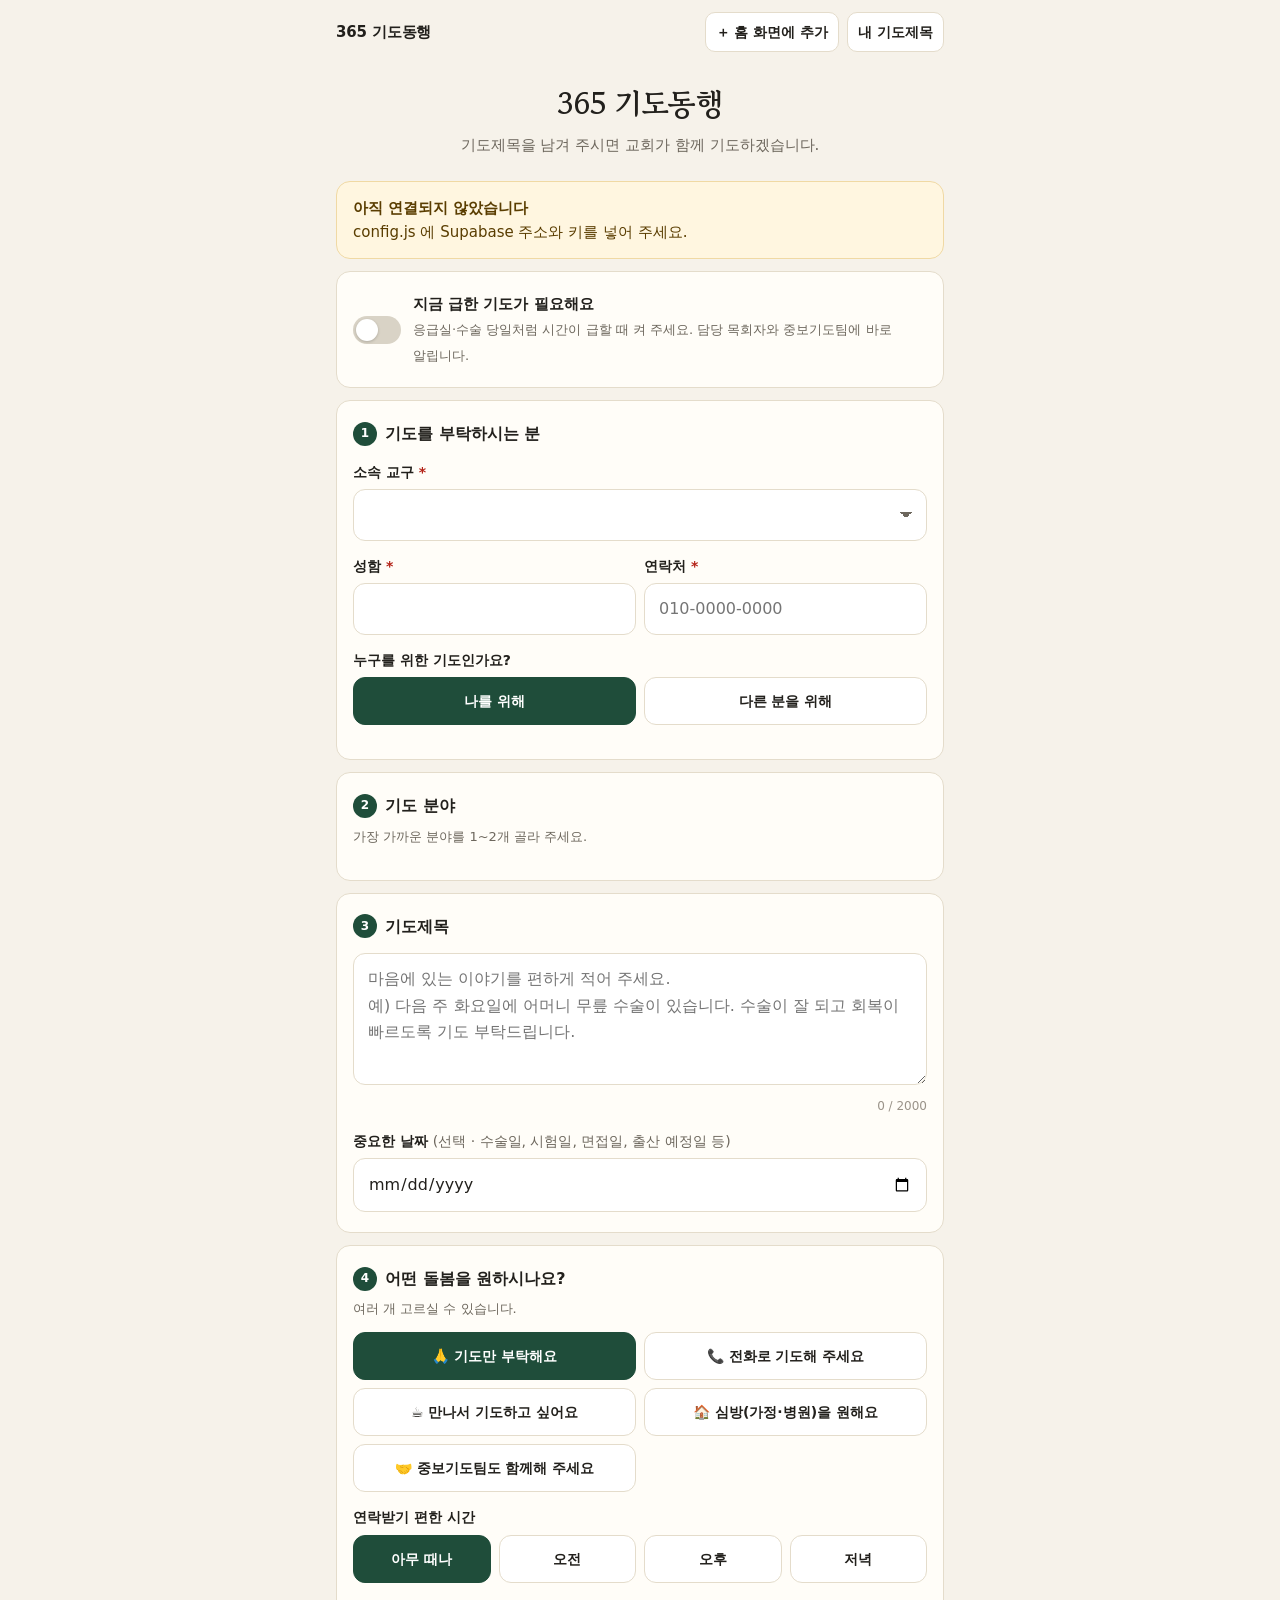
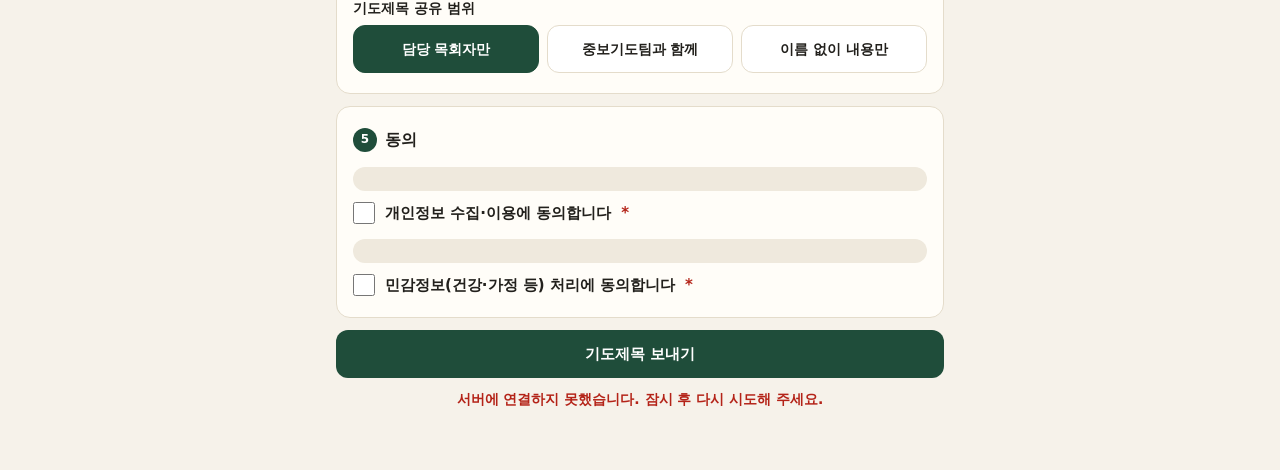
==== index.html @ e679b7d7 "Add files via upload" ====
<!DOCTYPE html>
<html lang="ko">
<head>
<meta charset="utf-8">
<meta name="viewport" content="width=device-width, initial-scale=1, viewport-fit=cover">
<title>365 기도동행</title>
<meta name="description" content="언제든 기도제목을 남겨 주세요. 교회가 함께 기도합니다.">
<meta name="theme-color" content="#1f4d3a">
<link rel="manifest" href="manifest-member.webmanifest">
<link rel="icon" href="icons/member-192.png">
<link rel="apple-touch-icon" href="icons/member-180.png">
<meta name="apple-mobile-web-app-capable" content="yes">
<meta name="apple-mobile-web-app-title" content="기도동행">
<link rel="preconnect" href="https://fonts.googleapis.com"><link rel="preconnect" href="https://fonts.gstatic.com" crossorigin>
<link href="https://fonts.googleapis.com/css2?family=Gowun+Batang:wght@400;700&display=block" rel="stylesheet">
<link rel="stylesheet" href="app.css">
</head>
<body>
<div class="wrap">
  <div class="top">
    <span class="brand" id="brandTop">365 기도동행</span>
    <div class="actions">
      <button class="icon-btn" type="button" id="installBtn" hidden>＋ 홈 화면에 추가</button>
      <button class="icon-btn" type="button" id="myBtn">내 기도제목</button>
    </div>
  </div>

  <!-- 접수 -->
  <main id="formView">
    <header class="hero">
      <h1 id="appTitle">365 기도동행</h1>
      <div class="sub" id="appSub"></div>
      <p>기도제목을 남겨 주시면 교회가 함께 기도하겠습니다.</p>
    </header>

    <div class="note warn" id="notConfigured" hidden><div><b>아직 연결되지 않았습니다</b>config.js 에 Supabase 주소와 키를 넣어 주세요.</div></div>

    <form id="form" novalidate autocomplete="on">
      <section class="panel" id="urgentPanel">
        <label class="urgent">
          <input type="checkbox" id="urgent">
          <span class="switch" aria-hidden="true"></span>
          <span><b>지금 급한 기도가 필요해요</b><span class="d">응급실·수술 당일처럼 시간이 급할 때 켜 주세요. 담당 목회자와 중보기도팀에 바로 알립니다.</span></span>
        </label>
      </section>

      <section class="panel">
        <h2><span class="n">1</span>기도를 부탁하시는 분</h2>
        <div class="field" id="parishFixed" hidden>
          <span class="chip" id="parishChip"></span>
          <button type="button" class="icon-btn" id="parishChange" style="margin-left:6px">변경</button>
        </div>
        <div class="field" id="parishPick">
          <label class="lb" for="parish">소속 교구 <span class="req">*</span></label>
          <select class="select" id="parish"></select>
        </div>
        <div class="field" id="minorField" hidden>
          <label class="lb">만 14세 미만인가요?</label>
          <div class="choices" id="minor">
            <button type="button" class="choice" data-v="no" aria-pressed="true">아니요</button>
            <button type="button" class="choice" data-v="yes" aria-pressed="false">예, 14세 미만이에요</button>
          </div>
          <p class="hint" id="minorHint" hidden style="margin:8px 0 0">14세 미만은 연락처를 받지 않습니다. 이름이나 별명만 적어 주세요. 담당 교역자가 교회에서 함께 기도합니다.</p>
        </div>
        <div class="grid-2">
          <div class="field">
            <label class="lb" for="name" id="nameLabel">성함 <span class="req">*</span></label>
            <input class="input" id="name" maxlength="30" autocomplete="name">
          </div>
          <div class="field" id="phoneField">
            <label class="lb" for="phone">연락처 <span class="req">*</span></label>
            <input class="input" id="phone" type="tel" inputmode="tel" maxlength="20" placeholder="010-0000-0000" autocomplete="tel">
          </div>
        </div>
        <div class="field">
          <label class="lb">누구를 위한 기도인가요?</label>
          <div class="choices" id="forWhom">
            <button type="button" class="choice" data-v="self" aria-pressed="true">나를 위해</button>
            <button type="button" class="choice" data-v="other" aria-pressed="false">다른 분을 위해</button>
          </div>
        </div>
        <div class="field" id="relationField" hidden>
          <label class="lb" for="relation">어떤 분인가요?</label>
          <input class="input" id="relation" maxlength="30" placeholder="예: 어머니, 아들 민준, 친구 박영희">
        </div>
      </section>

      <section class="panel">
        <h2><span class="n">2</span>기도 분야</h2>
        <p class="hint">가장 가까운 분야를 1~2개 골라 주세요.</p>
        <div id="cats"></div>
      </section>

      <section class="panel">
        <h2><span class="n">3</span>기도제목</h2>
        <div class="field">
          <textarea class="textarea" id="content" maxlength="2000" placeholder="마음에 있는 이야기를 편하게 적어 주세요.&#10;예) 다음 주 화요일에 어머니 무릎 수술이 있습니다. 수술이 잘 되고 회복이 빠르도록 기도 부탁드립니다."></textarea>
          <div class="count"><span id="cnt">0</span> / 2000</div>
        </div>
        <div class="field">
          <label class="lb" for="date">중요한 날짜 <span class="opt">(선택 · 수술일, 시험일, 면접일, 출산 예정일 등)</span></label>
          <input class="input" id="date" type="date">
        </div>
      </section>

      <section class="panel" id="carePanel">
        <h2><span class="n">4</span>어떤 돌봄을 원하시나요?</h2>
        <p class="hint">여러 개 고르실 수 있습니다.</p>
        <div class="choices field" id="care">
          <button type="button" class="choice" data-v="pray" aria-pressed="true">🙏 기도만 부탁해요</button>
          <button type="button" class="choice" data-v="call" aria-pressed="false">📞 전화로 기도해 주세요</button>
          <button type="button" class="choice" data-v="meet" aria-pressed="false">☕ 만나서 기도하고 싶어요</button>
          <button type="button" class="choice" data-v="visit" aria-pressed="false">🏠 심방(가정·병원)을 원해요</button>
          <button type="button" class="choice" data-v="team" aria-pressed="false">🤝 중보기도팀도 함께해 주세요</button>
        </div>
        <div class="field" id="timeField">
          <label class="lb">연락받기 편한 시간</label>
          <div class="choices" id="time" style="grid-template-columns:repeat(4,1fr)">
            <button type="button" class="choice" data-v="아무 때나" aria-pressed="true">아무 때나</button>
            <button type="button" class="choice" data-v="오전" aria-pressed="false">오전</button>
            <button type="button" class="choice" data-v="오후" aria-pressed="false">오후</button>
            <button type="button" class="choice" data-v="저녁" aria-pressed="false">저녁</button>
          </div>
        </div>
        <div class="field">
          <label class="lb">기도제목 공유 범위</label>
          <div class="choices three" id="scope">
            <button type="button" class="choice" data-v="staff" aria-pressed="true">담당 목회자만</button>
            <button type="button" class="choice" data-v="team" aria-pressed="false">중보기도팀과 함께</button>
            <button type="button" class="choice" data-v="anon" aria-pressed="false">이름 없이 내용만</button>
          </div>
        </div>
      </section>

      <section class="panel">
        <h2><span class="n">5</span>동의</h2>
        <div class="consent" id="consentText"></div>
        <label class="check"><input type="checkbox" id="consent"> 개인정보 수집·이용에 동의합니다 <span class="req">*</span></label>
        <div class="consent" id="consentSensitiveText"></div>
        <label class="check" style="margin-bottom:0"><input type="checkbox" id="consentSensitive"> 민감정보(건강·가정 등) 처리에 동의합니다 <span class="req">*</span></label>
      </section>

      <div class="hp" aria-hidden="true"><label>웹사이트<input id="website" tabindex="-1" autocomplete="off"></label></div>
      <button type="submit" class="btn btn-primary" id="submitBtn">기도제목 보내기</button>
      <div class="err" id="err" role="alert" hidden></div>
    </form>
  </main>

  <!-- 결과 -->
  <main id="resultView" hidden>
    <div class="note danger" id="crisisBox" hidden></div>
    <article class="card fade" id="card"></article>
    <div class="note ok"><span>🤝</span><div id="careMsg"></div></div>
    <div class="grid-2" style="margin-bottom:12px">
      <button type="button" class="btn btn-primary" id="saveImg">카드 이미지 저장</button>
      <button type="button" class="btn btn-line" id="shareBtn">말씀 보내기</button>
    </div>
    <p class="center small muted" style="margin-bottom:12px">이 기도제목은 <b>「내 기도제목」</b>에서 다시 보실 수 있습니다.</p>
    <button type="button" class="btn btn-soft" id="againBtn">새로 작성하기</button>
  </main>

  <!-- 내 기도제목 -->
  <main id="myView" hidden>
    <header class="hero" style="padding-bottom:16px">
      <h1>내 기도제목</h1>
      <p>이 휴대폰에서 보낸 기도제목입니다.</p>
    </header>
    <div class="list" id="myList"></div>
    <div style="margin-top:12px"><button type="button" class="btn btn-soft" id="backBtn">기도제목 남기기</button></div>
  </main>

  <div class="foot" id="foot"></div>
</div>

<script src="config.js"></script>
<script src="common.js"></script>
<script src="member.js"></script>
</body>
</html>
---- app.css ----
/* 365 기도동행 · 공통 디자인 — 같은 간격(8px 단위), 같은 둥글기, 같은 높이 */
:root {
  --primary: #1f4d3a; --primary-2: #2b6a50; --primary-soft: #e7efe9;
  --gold: #a8792a; --gold-soft: #f6eedf;
  --paper: #f6f2ea; --card: #fffdf8; --line: #e4dccb; --line-2: #efe9dd;
  --ink: #22201c; --muted: #6d675d; --faint: #9a9389;
  --danger: #b42318; --danger-soft: #fdeceb; --warn: #8a5a00; --warn-soft: #fff6e0; --ok: #1f7a4d;
  --r: 14px; --h: 48px; --gap: 8px;
  --serif: "Gowun Batang", "AppleMyungjo", "Noto Serif KR", serif;
  --sans: -apple-system, BlinkMacSystemFont, "Apple SD Gothic Neo", "Malgun Gothic", "맑은 고딕", "Noto Sans KR", system-ui, sans-serif;
}
html.serif-fallback { --serif: "AppleMyungjo", "Nanum Myeongjo", "Noto Serif KR", serif; }
html.serif-wait .c-verse { opacity: 0; }
* { box-sizing: border-box; margin: 0; padding: 0; }
html { -webkit-text-size-adjust: 100%; }
body { font-family: var(--sans); background: var(--paper); color: var(--ink); line-height: 1.6; word-break: keep-all; overflow-wrap: anywhere;
  padding: env(safe-area-inset-top) 0 calc(32px + env(safe-area-inset-bottom)); min-height: 100vh; }
body.locked { overflow: hidden; }
button, input, select, textarea { font: inherit; color: inherit; }
a { color: var(--primary); }
[hidden] { display: none !important; }
.wrap { max-width: 640px; margin: 0 auto; padding: 0 16px; }
.wrap.wide { max-width: 1080px; }
.muted { color: var(--muted); } .faint { color: var(--faint); } .small { font-size: 13px; } .center { text-align: center; }

/* 머리 */
.top { display: flex; align-items: center; justify-content: space-between; gap: var(--gap); padding: 12px 0; min-height: 56px; }
.top .brand { font-weight: 800; font-size: 15px; letter-spacing: -.01em; }
.top .actions { display: flex; gap: var(--gap); }
.hero { text-align: center; padding: 20px 0 24px; }
.hero h1 { font-family: var(--serif); font-size: 30px; font-weight: 700; letter-spacing: -.01em; line-height: 1.3; }
.hero .sub { color: var(--primary); font-weight: 700; font-size: 14px; margin-top: 4px; }
.hero p { color: var(--muted); font-size: 15px; margin-top: 10px; }

/* 판 */
.panel { background: var(--card); border: 1px solid var(--line); border-radius: var(--r); padding: 20px 16px; margin-bottom: 12px; }
.panel h2 { font-size: 16px; font-weight: 800; display: flex; align-items: center; gap: 8px; margin-bottom: 14px; }
.panel h2 .n { width: 24px; height: 24px; border-radius: 50%; background: var(--primary); color: #fff; font-size: 12px; display: inline-flex; align-items: center; justify-content: center; flex: none; }
.hint { font-size: 13px; color: var(--muted); margin: -6px 0 12px; }
.field { margin-bottom: 14px; } .field:last-child { margin-bottom: 0; }
.lb { display: block; font-size: 14px; font-weight: 700; margin-bottom: 6px; }
.lb .opt { font-weight: 400; color: var(--muted); }
.req { color: var(--danger); }
.input, .select, .textarea { width: 100%; min-height: var(--h); padding: 12px 14px; background: #fff; border: 1.5px solid var(--line); border-radius: 12px; outline: none; font-size: 16px; -webkit-appearance: none; appearance: none; }
.select { background-image: linear-gradient(45deg, transparent 50%, var(--muted) 50%), linear-gradient(135deg, var(--muted) 50%, transparent 50%); background-position: calc(100% - 20px) 50%, calc(100% - 14px) 50%; background-size: 6px 6px; background-repeat: no-repeat; padding-right: 36px; }
.textarea { min-height: 132px; resize: vertical; line-height: 1.65; }
.input:focus, .select:focus, .textarea:focus { border-color: var(--primary); box-shadow: 0 0 0 3px rgba(31,77,58,.12); }
.count { text-align: right; font-size: 12px; color: var(--faint); margin-top: 4px; }
.grid-2 { display: grid; grid-template-columns: 1fr 1fr; gap: var(--gap); }
.grid-3 { display: grid; grid-template-columns: repeat(3, 1fr); gap: var(--gap); }

/* 선택 버튼 — 모두 같은 크기 */
.choices { display: grid; grid-template-columns: 1fr 1fr; gap: var(--gap); }
.choices.three { grid-template-columns: repeat(3, 1fr); }
.choice { min-height: var(--h); padding: 8px 10px; background: #fff; border: 1.5px solid var(--line); border-radius: 12px; cursor: pointer;
  display: flex; align-items: center; justify-content: center; gap: 6px; text-align: center; font-size: 14px; font-weight: 600; line-height: 1.3; transition: background .12s, border-color .12s; }
.choice .ic { font-size: 16px; }
.choice[aria-pressed="true"] { background: var(--primary); border-color: var(--primary); color: #fff; }
.choice:focus-visible, .btn:focus-visible { outline: 3px solid rgba(31,77,58,.35); outline-offset: 2px; }
.grp-label { font-size: 12px; font-weight: 800; color: var(--muted); letter-spacing: .08em; margin: 14px 0 8px; }
.grp-label:first-child { margin-top: 0; }

/* 긴급 */
.urgent { display: flex; align-items: center; gap: 12px; cursor: pointer; }
.urgent input { position: absolute; opacity: 0; pointer-events: none; }
.switch { width: 48px; height: 28px; border-radius: 999px; background: #d9d3c6; position: relative; flex: none; transition: background .15s; }
.switch::after { content: ""; position: absolute; top: 3px; left: 3px; width: 22px; height: 22px; border-radius: 50%; background: #fff; transition: transform .15s; box-shadow: 0 1px 3px rgba(0,0,0,.2); }
.urgent input:checked + .switch { background: var(--danger); }
.urgent input:checked + .switch::after { transform: translateX(20px); }
.urgent b { display: block; font-size: 15px; }
.urgent span.d { font-size: 13px; color: var(--muted); }
.panel.is-urgent { border-color: #f1b8b2; background: #fffafa; }

.chip { display: inline-flex; align-items: center; gap: 6px; padding: 6px 12px; border-radius: 999px; background: var(--primary-soft); color: var(--primary); font-weight: 700; font-size: 14px; }
.consent { background: var(--line-2); border-radius: 12px; padding: 12px 14px; font-size: 13px; color: var(--muted); white-space: pre-line; margin-bottom: 10px; }
.check { display: flex; gap: 10px; align-items: flex-start; font-size: 15px; font-weight: 700; cursor: pointer; margin-bottom: 14px; }
.check input { width: 22px; height: 22px; accent-color: var(--primary); flex: none; margin-top: 1px; }

/* 버튼 — 같은 높이 */
.btn { min-height: var(--h); padding: 0 16px; border-radius: 12px; border: 1.5px solid transparent; cursor: pointer; font-weight: 800; font-size: 15px;
  display: inline-flex; align-items: center; justify-content: center; gap: 6px; text-decoration: none; width: 100%; transition: opacity .15s; }
.btn[disabled] { opacity: .5; cursor: default; }
.btn-primary { background: var(--primary); color: #fff; }
.btn-line { background: #fff; color: var(--ink); border-color: var(--line); }
.btn-soft { background: var(--line-2); color: var(--ink); }
.btn-danger { background: #fff; color: var(--danger); border-color: #f1c3be; }
.btn-sm { min-height: 40px; font-size: 14px; padding: 0 12px; border-radius: 10px; }
.btn-auto { width: auto; }
.icon-btn { min-width: 40px; min-height: 40px; border-radius: 10px; border: 1.5px solid var(--line); background: #fff; cursor: pointer; font-size: 14px; font-weight: 700; padding: 0 10px; display: inline-flex; align-items: center; justify-content: center; gap: 4px; }
.err { color: var(--danger); font-weight: 700; font-size: 14px; text-align: center; margin-top: 10px; }
.hp { position: absolute; left: -9999px; width: 1px; height: 1px; overflow: hidden; }
.spin { width: 16px; height: 16px; border: 2.5px solid rgba(255,255,255,.4); border-top-color: currentColor; border-radius: 50%; animation: sp .8s linear infinite; display: inline-block; }
@keyframes sp { to { transform: rotate(360deg); } }

/* 말씀 카드 */
.card { background: var(--card); border: 1px solid var(--line); border-radius: 20px; padding: 28px 22px 22px; position: relative; margin-bottom: 12px; box-shadow: 0 14px 32px rgba(60,45,20,.07); }
.card::before { content: ""; position: absolute; inset: 8px; border: 1px solid rgba(168,121,42,.3); border-radius: 14px; pointer-events: none; }
.c-title { text-align: center; font-weight: 800; font-size: 17px; color: var(--primary); }
.c-tag { text-align: center; color: var(--gold); font-size: 13px; font-weight: 700; margin: 4px 0 18px; }
.c-verse { font-family: var(--serif); font-size: 19px; line-height: 1.85; text-align: center; transition: opacity .25s; }
.c-ref { text-align: center; color: var(--gold); font-weight: 700; font-size: 14px; margin: 12px 0 18px; }
.c-sep { height: 1px; background: var(--line); margin: 0 8px 16px; }
.c-label { font-size: 14px; font-weight: 800; color: var(--primary); margin-bottom: 6px; }
.c-prayer { font-size: 15px; line-height: 1.85; color: #3b3832; }
.c-foot { text-align: center; font-size: 12px; color: var(--faint); margin-top: 16px; }
.note { display: flex; gap: 10px; align-items: flex-start; background: #fff; border: 1px solid var(--line); border-radius: var(--r); padding: 14px 16px; margin-bottom: 12px; font-size: 15px; }
.note.danger { background: var(--danger-soft); border-color: #f3b4ae; color: #7a1a12; }
.note.warn { background: var(--warn-soft); border-color: #f0d9a4; color: #5a3d00; }
.note.ok { background: var(--primary-soft); border-color: #cfe0d5; }
.note b { display: block; }

/* 목록 카드 (사역자) */
.list { display: grid; gap: var(--gap); }
.item { background: var(--card); border: 1px solid var(--line); border-radius: var(--r); padding: 14px 16px; }
.item.urgent-row { border-left: 4px solid var(--danger); }
.item.high-row { border-left: 4px solid #d98a1c; }
.item.closed-row { opacity: .65; }
.item-head { display: flex; justify-content: space-between; align-items: center; gap: 8px; margin-bottom: 6px; }
.item-name { font-weight: 800; font-size: 16px; }
.item-meta { font-size: 12px; color: var(--faint); white-space: nowrap; }
.tags { display: flex; flex-wrap: wrap; gap: 4px; margin-bottom: 8px; }
.tag { font-size: 12px; font-weight: 700; padding: 2px 8px; border-radius: 6px; background: var(--line-2); color: var(--muted); }
.tag.red { background: var(--danger-soft); color: var(--danger); }
.tag.orange { background: #fff1dc; color: #9a5b00; }
.tag.green { background: var(--primary-soft); color: var(--primary); }
.tag.gold { background: var(--gold-soft); color: #7d5a1f; }
.item-text { font-size: 15px; line-height: 1.6; white-space: pre-wrap; display: -webkit-box; -webkit-line-clamp: 3; -webkit-box-orient: vertical; overflow: hidden; margin-bottom: 10px; }
.item-actions { display: grid; grid-template-columns: repeat(4, 1fr); gap: 6px; }
.item-actions .btn { min-height: 40px; font-size: 13px; padding: 0 6px; border-radius: 10px; }
.btn.prayed { background: var(--gold-soft); color: #7d5a1f; border-color: #ead8b6; }
.empty { text-align: center; color: var(--muted); padding: 40px 16px; background: var(--card); border: 1px dashed var(--line); border-radius: var(--r); }

/* 탭 — 같은 칸 */
.tabs { display: grid; grid-template-columns: repeat(4, 1fr); gap: 6px; background: var(--line-2); padding: 4px; border-radius: 12px; margin-bottom: 12px; }
.tabs.six { grid-template-columns: repeat(3, 1fr); }
.tab { min-height: 44px; border: none; background: transparent; border-radius: 9px; cursor: pointer; font-size: 14px; font-weight: 700; color: var(--muted); display: flex; align-items: center; justify-content: center; gap: 4px;  white-space: nowrap; padding: 0 2px; letter-spacing: -.02em; }
@media (max-width: 400px) { .tab { font-size: 13px; gap: 3px; } .badge { min-width: 18px; height: 18px; padding: 0 5px; } }
.tab[aria-selected="true"] { background: #fff; color: var(--ink); box-shadow: 0 1px 3px rgba(0,0,0,.08); }
.badge { min-width: 20px; height: 20px; border-radius: 10px; background: var(--line); color: var(--ink); font-size: 11px; font-weight: 800; display: inline-flex; align-items: center; justify-content: center; padding: 0 6px; }
.tab[aria-selected="true"] .badge { background: var(--primary); color: #fff; }
.badge.red { background: var(--danger); color: #fff; }

/* 현황 칸 */
.tiles { display: grid; grid-template-columns: repeat(4, 1fr); gap: var(--gap); margin-bottom: 12px; }
.tile { background: var(--card); border: 1px solid var(--line); border-radius: var(--r); padding: 14px; min-height: 88px; display: flex; flex-direction: column; justify-content: space-between; }
.tile .k { font-size: 13px; color: var(--muted); font-weight: 700; }
.tile .v { font-size: 26px; font-weight: 800; letter-spacing: -.02em; }
.tile.alert .v { color: var(--danger); }
.table { width: 100%; border-collapse: separate; border-spacing: 0; background: var(--card); border: 1px solid var(--line); border-radius: var(--r); overflow: hidden; font-size: 14px; }
.table th, .table td { padding: 10px 12px; border-bottom: 1px solid var(--line-2); text-align: left; }
.table th { background: var(--line-2); font-size: 13px; color: var(--muted); }
.table td.num, .table th.num { text-align: right; font-variant-numeric: tabular-nums; }
.table tr:last-child td { border-bottom: none; }
.bar { height: 8px; border-radius: 4px; background: var(--primary); opacity: .8; }

/* 시트(팝업) */
.overlay { position: fixed; inset: 0; background: rgba(20,18,14,.5); z-index: 50; display: flex; align-items: flex-end; justify-content: center; }
.sheet { background: var(--paper); width: 100%; max-width: 640px; max-height: 92vh; border-radius: 20px 20px 0 0; display: flex; flex-direction: column; animation: up .2s ease; }
@keyframes up { from { transform: translateY(24px); opacity: 0; } to { transform: none; opacity: 1; } }
.sheet-head { display: flex; justify-content: space-between; align-items: center; padding: 14px 16px; border-bottom: 1px solid var(--line); }
.sheet-head h3 { font-size: 17px; }
.sheet-body { padding: 16px; overflow-y: auto; -webkit-overflow-scrolling: touch; }
.sheet-foot { padding: 12px 16px calc(12px + env(safe-area-inset-bottom)); border-top: 1px solid var(--line); display: grid; gap: var(--gap); grid-auto-flow: column; grid-auto-columns: 1fr; }
@media (min-width: 700px) { .overlay { align-items: center; } .sheet { border-radius: 20px; } }
.kv { display: grid; grid-template-columns: 96px 1fr; gap: 6px 12px; font-size: 14px; margin-bottom: 12px; }
.kv dt { color: var(--muted); font-weight: 700; } .kv dd { word-break: break-word; }
.timeline { list-style: none; border-left: 2px solid var(--line); margin: 8px 0 0 6px; padding-left: 14px; }
.timeline li { font-size: 13px; padding: 4px 0 8px; position: relative; }
.timeline li::before { content: ""; position: absolute; left: -20px; top: 10px; width: 10px; height: 10px; border-radius: 50%; background: var(--card); border: 2px solid var(--primary); }
.timeline .when { color: var(--faint); margin-right: 6px; }
.section-title { font-size: 14px; font-weight: 800; margin: 16px 0 8px; }
.card-img { width: 100%; border-radius: 10px; display: block; margin-bottom: 10px; }
.guide-steps { padding-left: 22px; display: grid; gap: 10px; font-size: 15px; margin-bottom: 12px; }
.kbd { border: 1px solid var(--line); border-radius: 6px; padding: 0 6px; background: #fff; }
.code-big { font-size: 34px; font-weight: 800; letter-spacing: .08em; text-align: center; padding: 16px; background: #fff; border: 1.5px dashed var(--line); border-radius: var(--r); margin: 8px 0 12px; font-variant-numeric: tabular-nums; }
.qr { width: 132px; height: 132px; background: #fff; border-radius: 8px; padding: 4px; flex: none; }
.qr svg { width: 100%; height: 100%; display: block; }
.link-row { display: flex; gap: 12px; align-items: center; }
.link-row .url { font-size: 12px; color: var(--muted); word-break: break-all; margin: 4px 0 8px; }
.toolbar { display: grid; grid-template-columns: 1fr 1fr 1.4fr; gap: var(--gap); margin-bottom: 12px; }
.toast { position: fixed; left: 50%; bottom: calc(24px + env(safe-area-inset-bottom)); transform: translateX(-50%); background: var(--ink); color: #fff; padding: 12px 18px; border-radius: 12px; font-size: 14px; z-index: 80; max-width: 90%; text-align: center; transition: opacity .3s; }
.toast.out { opacity: 0; }
.copy-ta { position: fixed; left: -9999px; }
.foot { text-align: center; color: var(--faint); font-size: 12px; margin-top: 28px; }
.foot a { color: inherit; text-decoration: none; }
.login { max-width: 400px; margin: 8vh auto 0; }
.fade { animation: fd .3s ease both; } @keyframes fd { from { opacity: 0; transform: translateY(6px); } to { opacity: 1; transform: none; } }

@media (min-width: 720px) {
  .choices.cats { grid-template-columns: repeat(3, 1fr); }
  .tabs.six { grid-template-columns: repeat(6, 1fr); }
  .list.cols { grid-template-columns: 1fr 1fr; }
}
@media (max-width: 560px) {
  .tiles { grid-template-columns: 1fr 1fr; }
  .toolbar { grid-template-columns: 1fr 1fr; } .toolbar .q { grid-column: 1 / -1; }
}
@media (max-width: 360px) { .choices.three { grid-template-columns: 1fr; } .item-actions { grid-template-columns: 1fr 1fr; } }
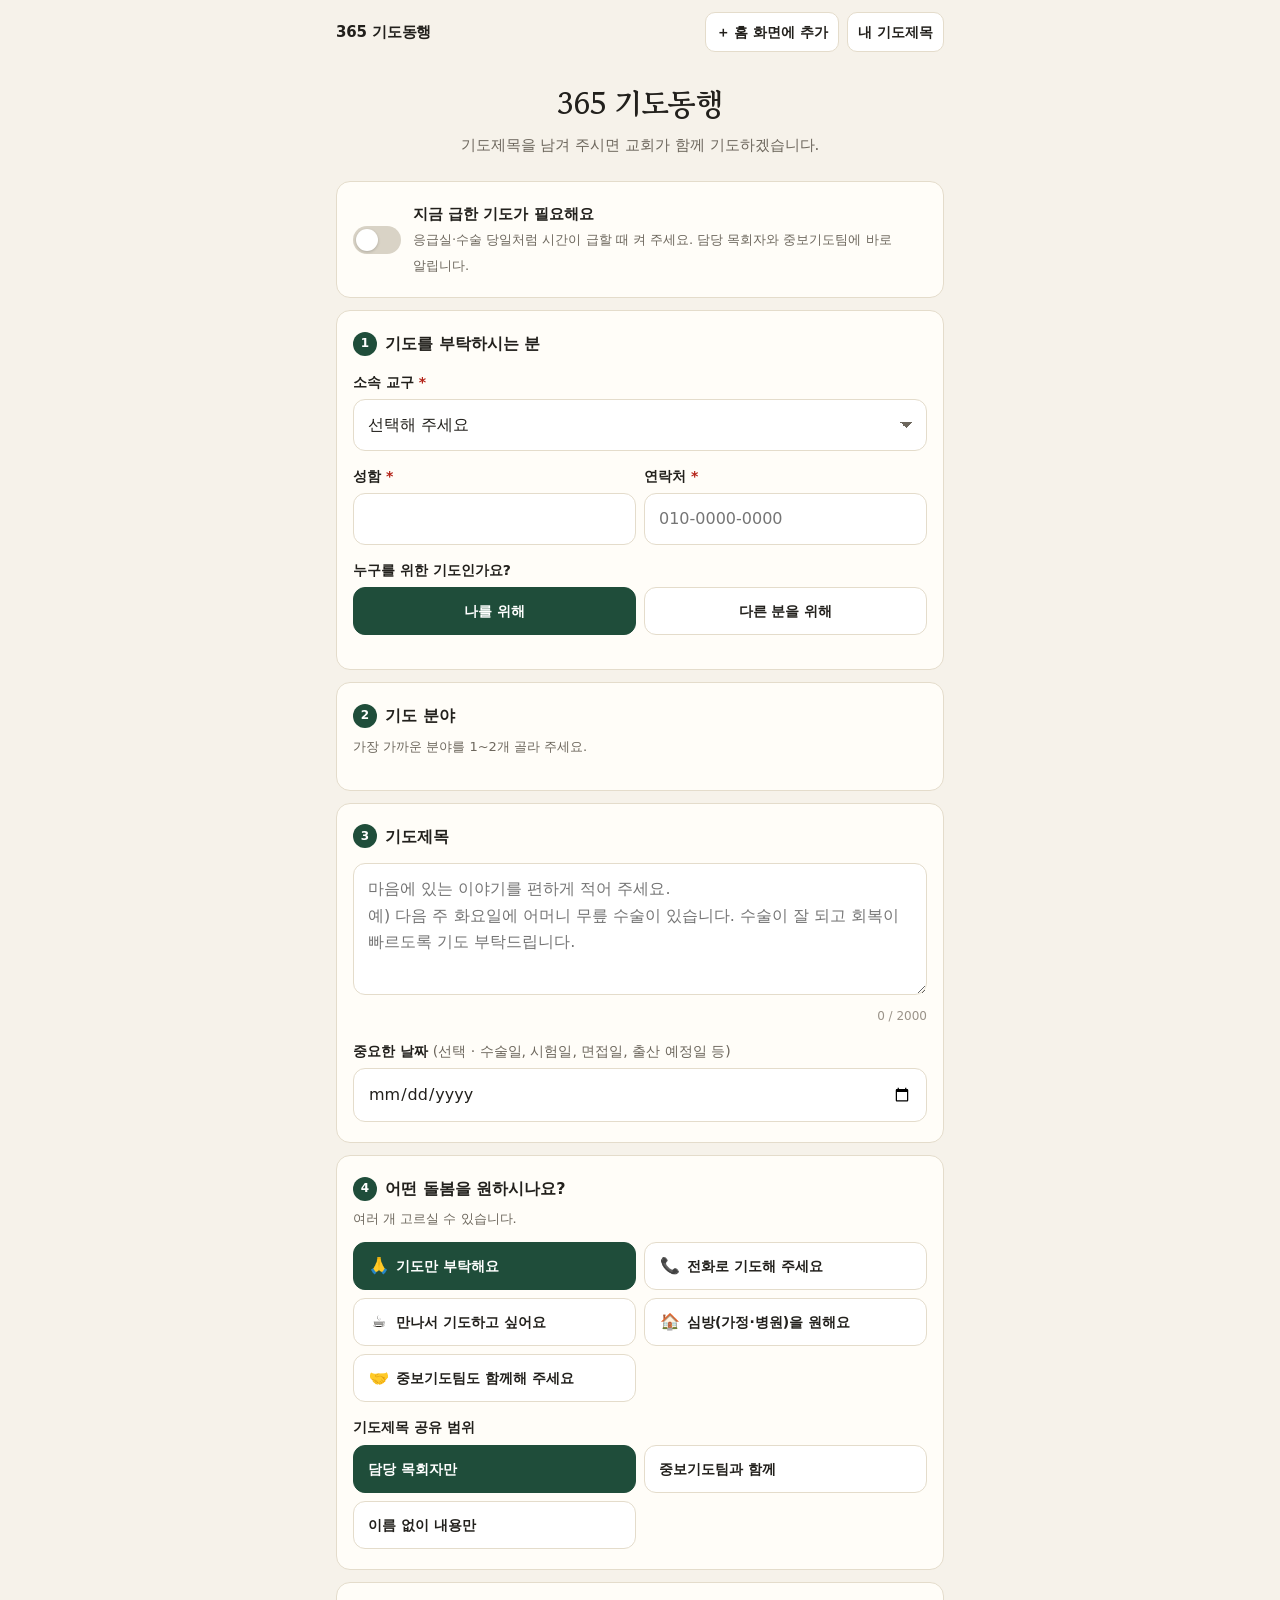
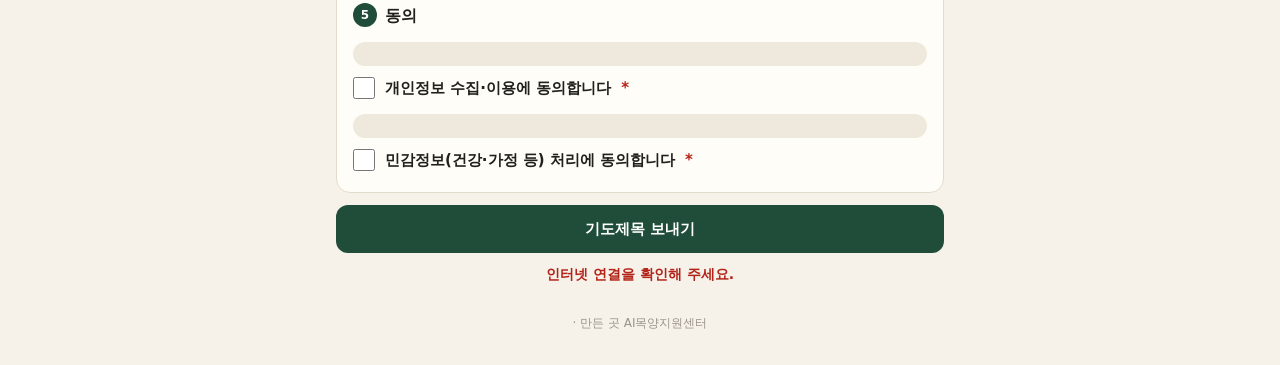
==== commit e49186b3: "v2.1 관리자 선택지 관리 (돌봄·공유 범위·기도 분야)" ====
--- a/index.html
+++ b/index.html
@@ -105,14 +105,8 @@
 
       <section class="panel" id="carePanel">
         <h2><span class="n">4</span>어떤 돌봄을 원하시나요?</h2>
-        <p class="hint">여러 개 고르실 수 있습니다.</p>
-        <div class="choices field" id="care">
-          <button type="button" class="choice" data-v="pray" aria-pressed="true">🙏 기도만 부탁해요</button>
-          <button type="button" class="choice" data-v="call" aria-pressed="false">📞 전화로 기도해 주세요</button>
-          <button type="button" class="choice" data-v="meet" aria-pressed="false">☕ 만나서 기도하고 싶어요</button>
-          <button type="button" class="choice" data-v="visit" aria-pressed="false">🏠 심방(가정·병원)을 원해요</button>
-          <button type="button" class="choice" data-v="team" aria-pressed="false">🤝 중보기도팀도 함께해 주세요</button>
-        </div>
+        <p class="hint" id="careHint">여러 개 고르실 수 있습니다.</p>
+        <div class="choices list field" id="care"></div>
         <div class="field" id="timeField">
           <label class="lb">연락받기 편한 시간</label>
           <div class="choices" id="time" style="grid-template-columns:repeat(4,1fr)">
@@ -122,13 +116,9 @@
             <button type="button" class="choice" data-v="저녁" aria-pressed="false">저녁</button>
           </div>
         </div>
-        <div class="field">
+        <div class="field" id="scopeField">
           <label class="lb">기도제목 공유 범위</label>
-          <div class="choices three" id="scope">
-            <button type="button" class="choice" data-v="staff" aria-pressed="true">담당 목회자만</button>
-            <button type="button" class="choice" data-v="team" aria-pressed="false">중보기도팀과 함께</button>
-            <button type="button" class="choice" data-v="anon" aria-pressed="false">이름 없이 내용만</button>
-          </div>
+          <div class="choices list" id="scope"></div>
         </div>
       </section>
 
--- a/app.css
+++ b/app.css
@@ -196,3 +196,35 @@
   .toolbar { grid-template-columns: 1fr 1fr; } .toolbar .q { grid-column: 1 / -1; }
 }
 @media (max-width: 360px) { .choices.three { grid-template-columns: 1fr; } .item-actions { grid-template-columns: 1fr 1fr; } }
+
+/* 선택지 (v2.1) — 관리자가 넣은 글자 길이가 달라도 줄과 칸이 흐트러지지 않게 */
+.choice { white-space: nowrap; overflow: hidden; min-width: 0; }
+.choices.list { grid-template-columns: 1fr; }
+.choices.list .choice { justify-content: flex-start; text-align: left; padding: 8px 14px; }
+.choices.list .choice .ic { width: 22px; text-align: center; flex: none; }
+@media (min-width: 720px) { .choices.list { grid-template-columns: 1fr 1fr; } }
+
+
+.seg { margin-bottom: 12px; }
+.opt-row { display: grid; grid-template-columns: 1fr auto; gap: 8px; align-items: center; }
+.opt-name { display: flex; align-items: center; gap: 8px; min-width: 0; font-weight: 800; font-size: 15px; }
+.opt-name .ic { width: 24px; text-align: center; flex: none; font-size: 18px; }
+.opt-name .t { white-space: nowrap; overflow: hidden; text-overflow: ellipsis; }
+.opt-tools { display: grid; grid-template-columns: 40px 40px 64px 72px; gap: 6px; }
+.opt-tools .btn { min-height: 40px; font-size: 13px; padding: 0 4px; border-radius: 10px; white-space: nowrap; }
+.opt-sub { margin: 6px 0 0 32px; }
+.opt-sub .tags { margin-bottom: 0; }
+.item.off { background: #f3efe7; }
+.item.off .opt-name { color: var(--faint); }
+@media (max-width: 420px) {
+  .opt-row { grid-template-columns: 1fr; }
+  .opt-tools { grid-template-columns: 40px 40px 1fr 1fr; }
+  .opt-sub { margin-left: 0; }
+}
+.len { float: right; font-weight: 400; color: var(--faint); font-size: 12px; }
+/* 관리자 탭 7개: 휴대폰에서는 위 4칸·아래 3칸이 양 끝까지 꽉 차게 */
+.tabs.seven { grid-template-columns: repeat(12, 1fr); }
+.tabs.seven .tab { grid-column: span 3; }
+.tabs.seven .tab:nth-child(n+5) { grid-column: span 4; }
+@media (min-width: 720px) { .tabs.seven { grid-template-columns: repeat(7, 1fr); } .tabs.seven .tab, .tabs.seven .tab:nth-child(n+5) { grid-column: auto; } }
+.choices.three.seg { grid-template-columns: repeat(3, 1fr); }
